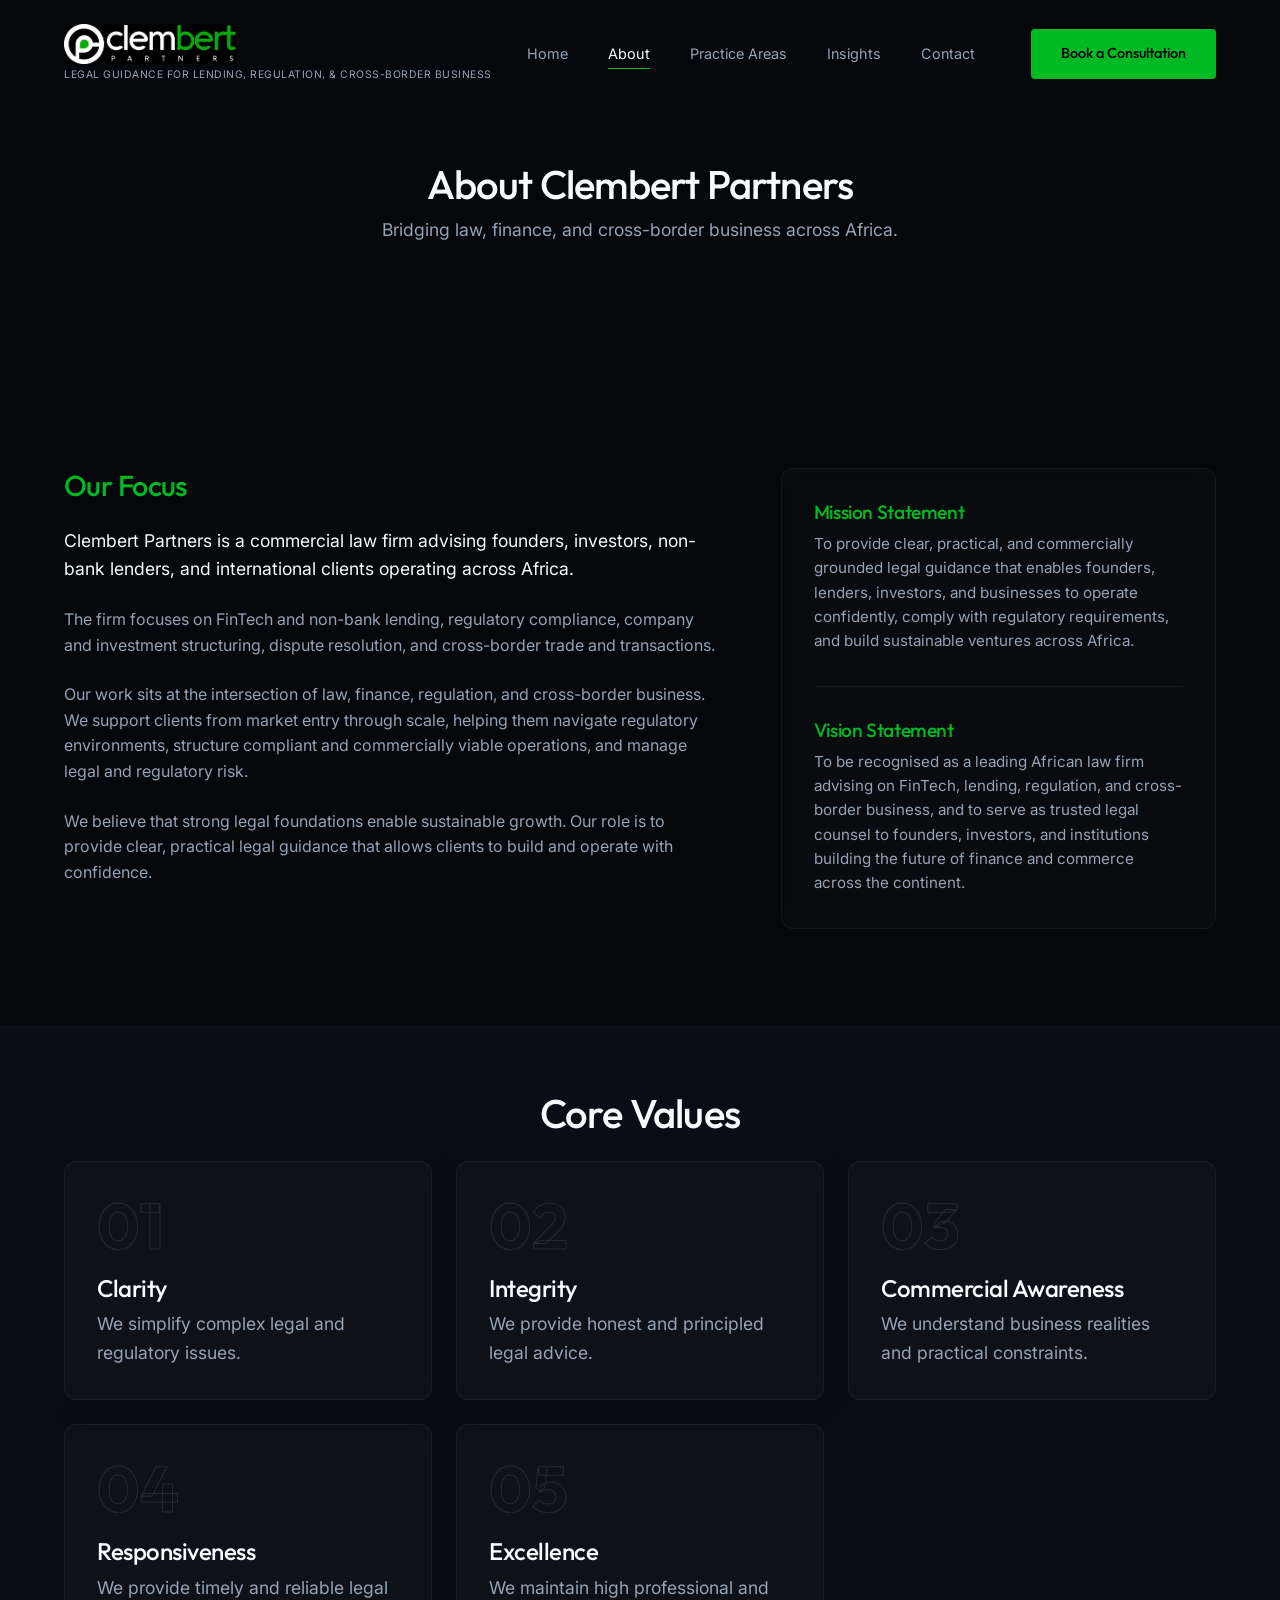
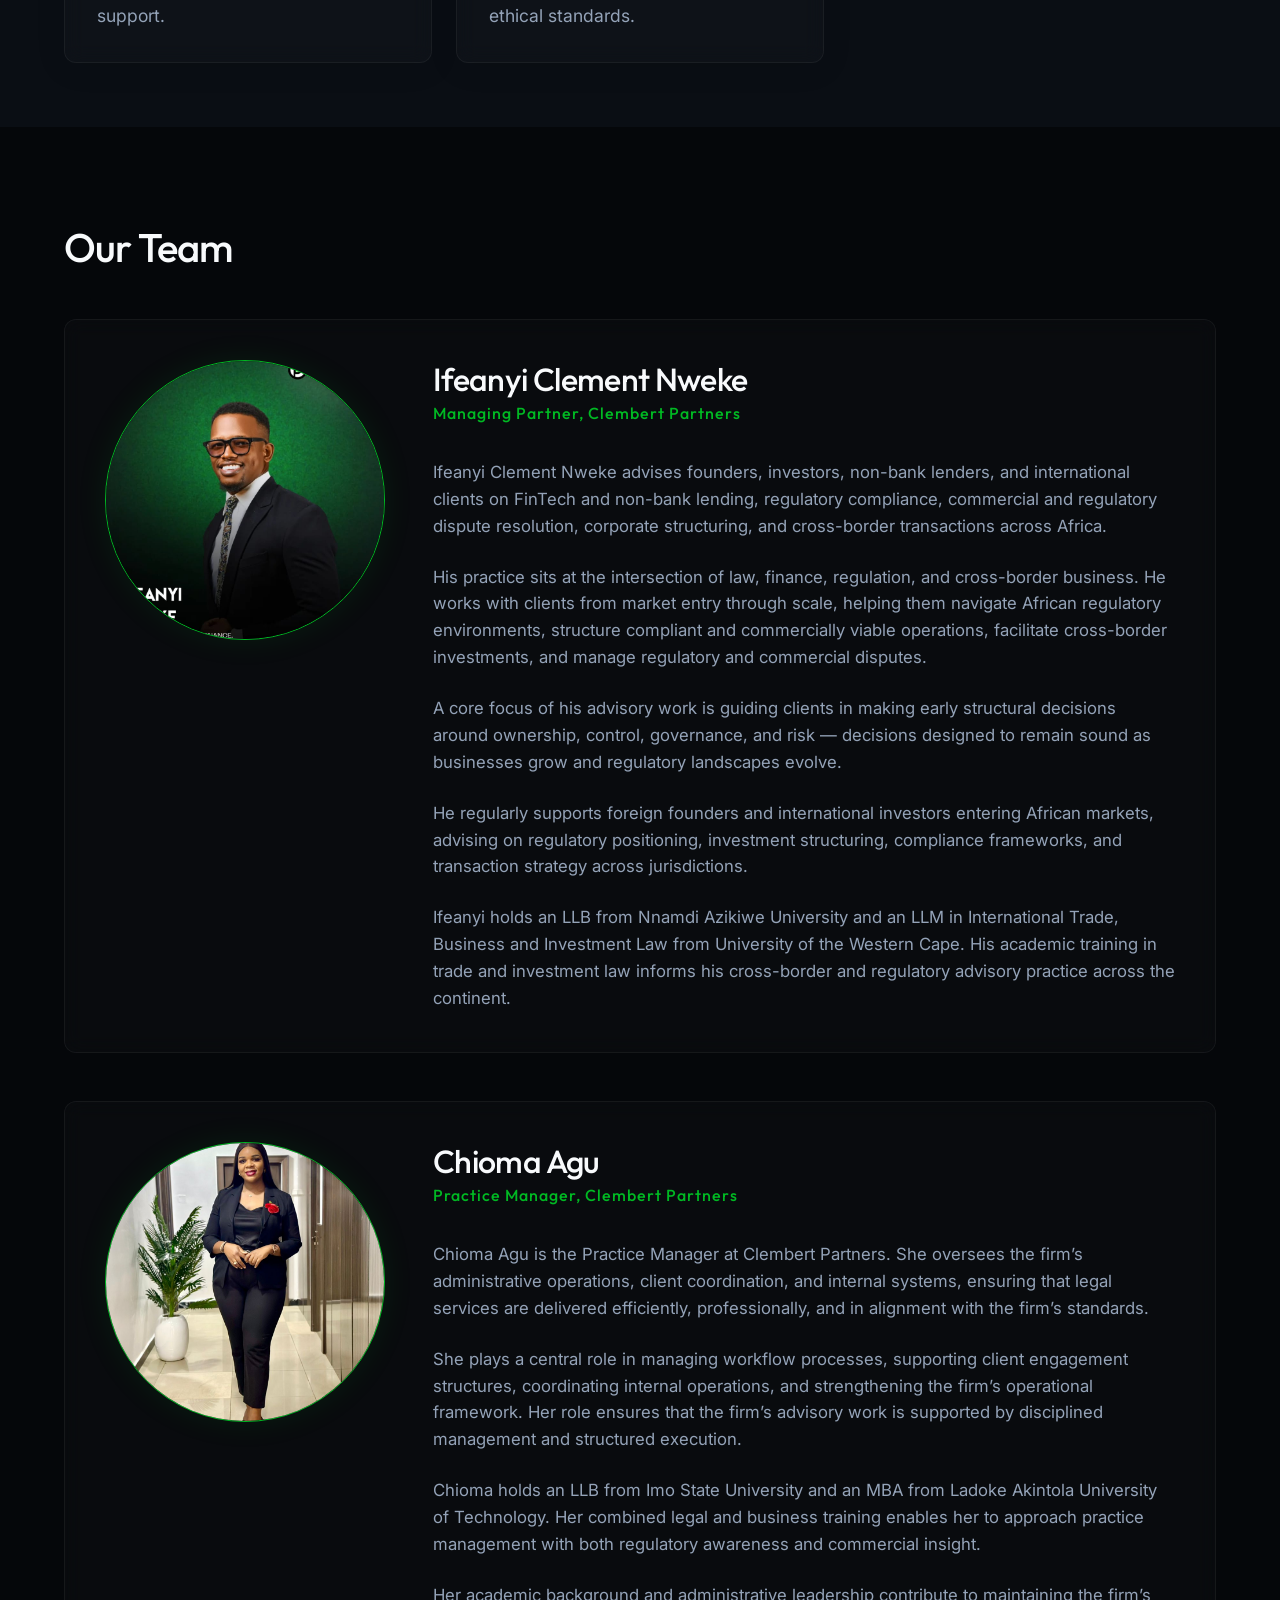
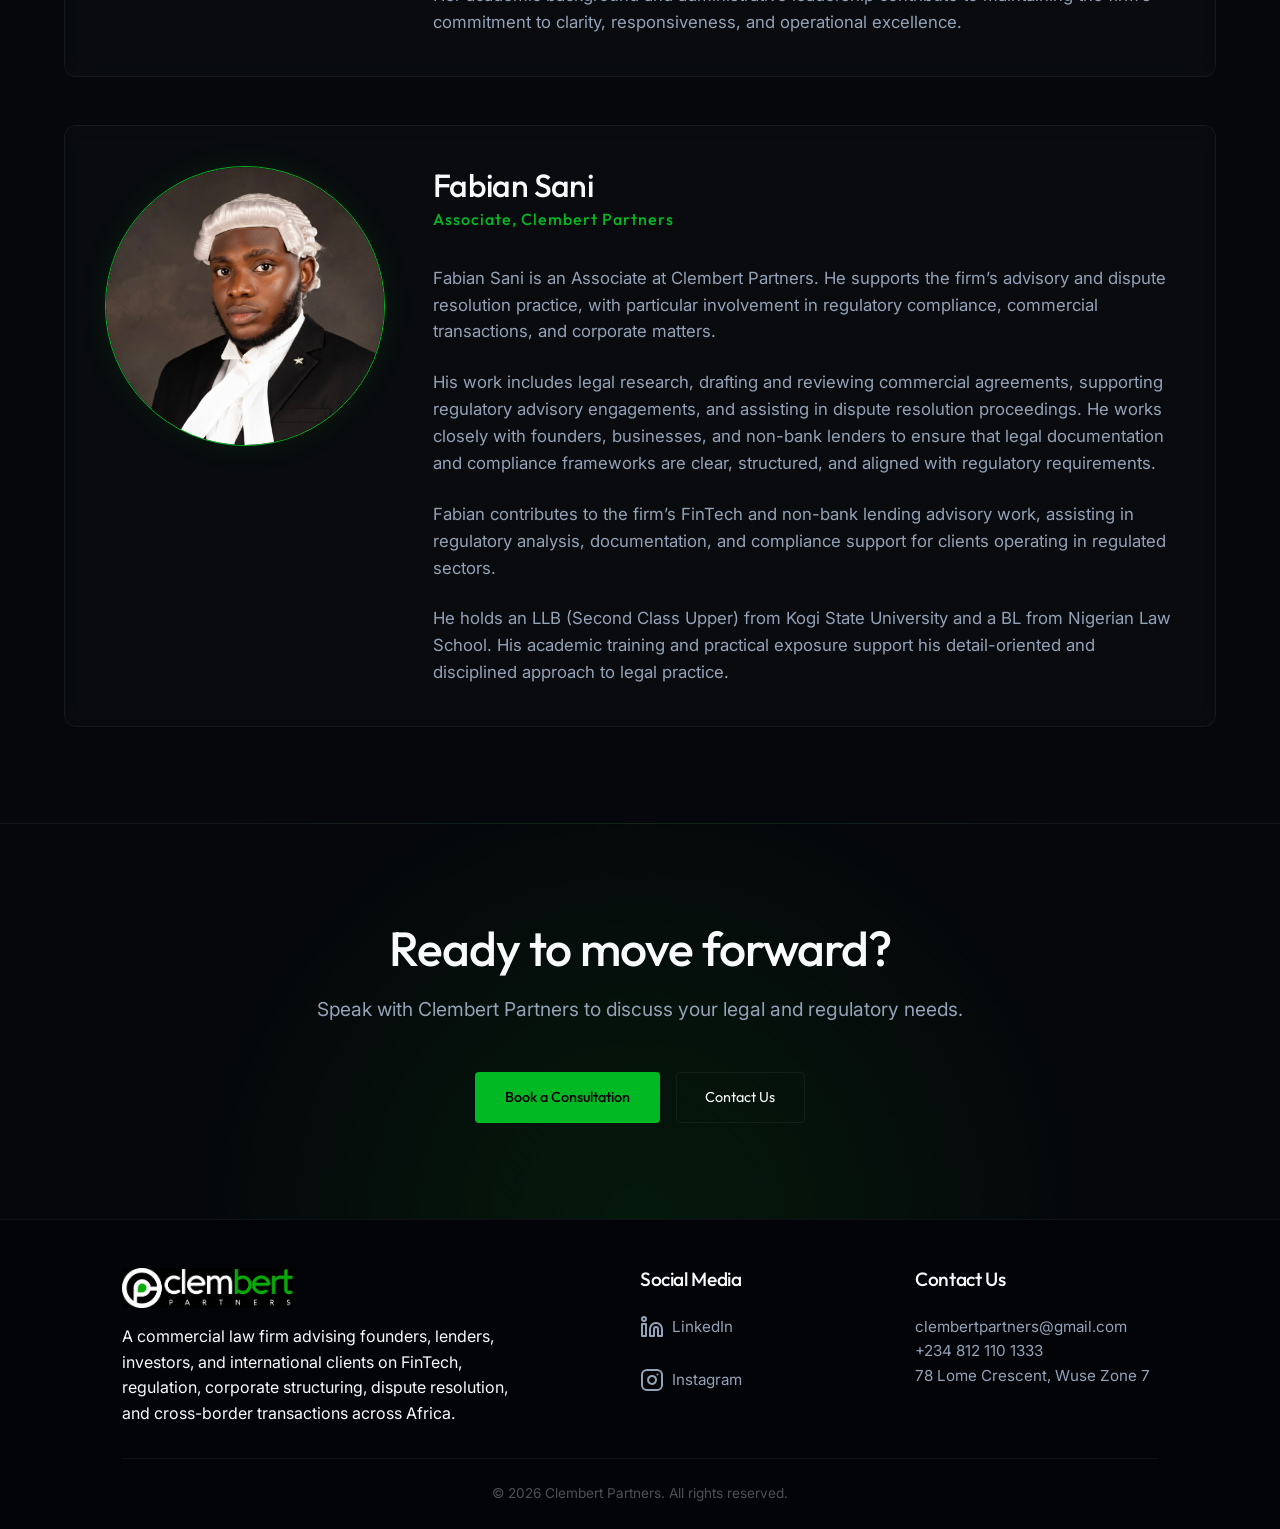
==== about.html @ 67b32c98 "initial commit" ====
<!DOCTYPE html>
<html lang="en">

<head>
    <link rel="icon" type="image/png" href="images/favicon.png">
    <meta charset="UTF-8">
    <meta name="viewport" content="width=device-width, initial-scale=1.0">
    <title>About Us | Clembert Partners</title>
    <meta name="description"
        content="Clembert Partners is a commercial law firm advising founders, investors, non-bank lenders, and international clients operating across Africa.">
    <link rel="stylesheet" href="styles.css">
</head>

<body>
    <app-header></app-header>

    <!-- Page Header -->
    <header class="section" style="padding-top: 10rem; padding-bottom: 4rem; text-align: center;">
        <div class="container fade-up">
            <h1 class="section-title" style="margin-bottom: 0.5rem;">About Clembert Partners</h1>
            <p class="section-subtitle">Bridging law, finance, and cross-border business across Africa.</p>
        </div>
    </header>

    <!-- About Content -->
    <section class="section pt-0">
        <div class="container fade-up">
            <div class="grid" style="grid-template-columns: 3fr 2fr; gap: 4rem;">
                <div>
                    <h3 style="font-size: 1.8rem; margin-bottom: 1.5rem; color: var(--accent-color);">Our Focus</h3>
                    <p style="margin-bottom: 1.5rem; font-size: 1.1rem;">Clembert Partners is a commercial law firm
                        advising founders, investors, non-bank lenders, and international clients operating across
                        Africa.</p>
                    <p style="margin-bottom: 1.5rem; color: var(--text-secondary);">The firm focuses on FinTech and
                        non-bank lending, regulatory compliance, company and investment structuring, dispute resolution,
                        and cross-border trade and transactions.</p>
                    <p style="margin-bottom: 1.5rem; color: var(--text-secondary);">Our work sits at the intersection of
                        law, finance, regulation, and cross-border business. We support clients from market entry
                        through scale, helping them navigate regulatory environments, structure compliant and
                        commercially viable operations, and manage legal and regulatory risk.</p>
                    <p style="color: var(--text-secondary);">We believe that strong legal foundations enable sustainable
                        growth. Our role is to provide clear, practical legal guidance that allows clients to build and
                        operate with confidence.</p>
                </div>

                <div class="card" style="padding: 2rem; display: flex; flex-direction: column; gap: 2rem;">
                    <div>
                        <h4 style="font-size: 1.2rem; margin-bottom: 0.5rem; color: var(--accent-color);">Mission
                            Statement</h4>
                        <p style="color: var(--text-secondary); font-size: 0.95rem;">To provide clear, practical, and
                            commercially grounded legal guidance that enables founders, lenders, investors, and
                            businesses to operate confidently, comply with regulatory requirements, and build
                            sustainable ventures across Africa.</p>
                    </div>
                    <div style="border-top: 1px solid var(--surface-border); padding-top: 2rem;">
                        <h4 style="font-size: 1.2rem; margin-bottom: 0.5rem; color: var(--accent-color);">Vision
                            Statement</h4>
                        <p style="color: var(--text-secondary); font-size: 0.95rem;">To be recognised as a leading
                            African law firm advising on FinTech, lending, regulation, and cross-border business, and to
                            serve as trusted legal counsel to founders, investors, and institutions building the future
                            of finance and commerce across the continent.</p>
                    </div>
                </div>
            </div>
        </div>
    </section>

    <!-- Core Values -->
    <section class="section bg-surface" style="padding: 4rem 0;">
        <div class="container">
            <h2 class="section-title fade-up">Core Values</h2>
            <div class="values-modern">
                <div class="value-card fade-up" style="transition-delay: 0.1s;">
                    <span class="value-num">01</span>
                    <div class="value-content">
                        <h4>Clarity</h4>
                        <p>We simplify complex legal and regulatory issues.</p>
                    </div>
                </div>
                <div class="value-card fade-up" style="transition-delay: 0.2s;">
                    <span class="value-num">02</span>
                    <div class="value-content">
                        <h4>Integrity</h4>
                        <p>We provide honest and principled legal advice.</p>
                    </div>
                </div>
                <div class="value-card fade-up" style="transition-delay: 0.3s;">
                    <span class="value-num">03</span>
                    <div class="value-content">
                        <h4>Commercial Awareness</h4>
                        <p>We understand business realities and practical constraints.</p>
                    </div>
                </div>
                <div class="value-card fade-up" style="transition-delay: 0.4s;">
                    <span class="value-num">04</span>
                    <div class="value-content">
                        <h4>Responsiveness</h4>
                        <p>We provide timely and reliable legal support.</p>
                    </div>
                </div>
                <div class="value-card fade-up" style="transition-delay: 0.5s;">
                    <span class="value-num">05</span>
                    <div class="value-content">
                        <h4>Excellence</h4>
                        <p>We maintain high professional and ethical standards.</p>
                    </div>
                </div>
            </div>
        </div>
    </section>

    <!-- Our Team -->
    <section class="section">
        <div class="container fade-up">
            <h2 class="section-title" style="text-align: left; margin-bottom: 3rem;">Our Team</h2>

            <div style="display: flex; flex-direction: column; gap: 3rem;">
                <!-- Ifeanyi Clement Nweke -->
                <div class="card team-card">
                    <div class="partner-image-container">
                        <img src="images/founder.jpeg" alt="Ifeanyi Clement Nweke - Managing Partner"
                            class="partner-image">
                    </div>

                    <div>
                        <h3 style="font-size: 2rem; margin-bottom: 0.2rem;">Ifeanyi Clement Nweke</h3>
                        <p
                            style="color: var(--accent-color); font-weight: 500; font-family: var(--font-heading); margin-bottom: 2rem; letter-spacing: 1px;">
                            Managing Partner, Clembert Partners</p>

                        <p style="margin-bottom: 1.5rem; color: var(--text-secondary); font-size: 1.05rem;">Ifeanyi
                            Clement
                            Nweke advises founders, investors, non-bank lenders, and international clients on FinTech
                            and
                            non-bank lending, regulatory compliance, commercial and regulatory dispute resolution,
                            corporate
                            structuring, and cross-border transactions across Africa.</p>

                        <p style="margin-bottom: 1.5rem; color: var(--text-secondary); font-size: 1.05rem;">His practice
                            sits at the intersection of law, finance, regulation, and cross-border business. He works
                            with clients from market entry through scale, helping them navigate African regulatory
                            environments, structure compliant and commercially viable operations, facilitate
                            cross-border investments, and manage regulatory and commercial disputes.</p>

                        <p style="margin-bottom: 1.5rem; color: var(--text-secondary); font-size: 1.05rem;">A core focus
                            of his advisory work is guiding clients in making early structural decisions around
                            ownership, control, governance, and risk — decisions designed to remain sound as businesses
                            grow and regulatory landscapes evolve.</p>

                        <p style="margin-bottom: 1.5rem; color: var(--text-secondary); font-size: 1.05rem;">He regularly
                            supports foreign founders and international investors entering African markets, advising on
                            regulatory positioning, investment structuring, compliance frameworks, and transaction
                            strategy across jurisdictions.</p>

                        <p style="color: var(--text-secondary); font-size: 1.05rem;">Ifeanyi holds an LLB from Nnamdi
                            Azikiwe University and an LLM in International Trade, Business and Investment Law from
                            University of the Western Cape. His academic training in trade and investment law informs
                            his cross-border and regulatory advisory practice across the continent.</p>
                    </div>
                </div>

                <!-- Chioma Agu -->
                <div class="card team-card">
                    <div class="partner-image-container">
                        <img src="images/chioma.jpeg" alt="Chioma Agu - Practice Manager" class="partner-image">
                    </div>

                    <div>
                        <h3 style="font-size: 2rem; margin-bottom: 0.2rem;">Chioma Agu</h3>
                        <p
                            style="color: var(--accent-color); font-weight: 500; font-family: var(--font-heading); margin-bottom: 2rem; letter-spacing: 1px;">
                            Practice Manager, Clembert Partners</p>

                        <p style="margin-bottom: 1.5rem; color: var(--text-secondary); font-size: 1.05rem;">Chioma Agu
                            is the Practice Manager at Clembert Partners. She oversees the firm’s administrative
                            operations, client coordination, and internal systems, ensuring that legal services are
                            delivered efficiently, professionally, and in alignment with the firm’s standards.</p>

                        <p style="margin-bottom: 1.5rem; color: var(--text-secondary); font-size: 1.05rem;">She plays a
                            central role in managing workflow processes, supporting client engagement structures,
                            coordinating internal operations, and strengthening the firm’s operational framework. Her
                            role ensures that the firm’s advisory work is supported by disciplined management and
                            structured execution.</p>

                        <p style="margin-bottom: 1.5rem; color: var(--text-secondary); font-size: 1.05rem;">Chioma holds
                            an LLB from Imo State University and an MBA from Ladoke Akintola University of Technology.
                            Her combined legal and business training enables her to approach practice management with
                            both regulatory awareness and commercial insight.</p>

                        <p style="color: var(--text-secondary); font-size: 1.05rem;">Her academic background and
                            administrative leadership contribute to maintaining the firm’s commitment to clarity,
                            responsiveness, and operational excellence.</p>
                    </div>
                </div>

                <!-- Fabian Sani -->
                <div class="card team-card">
                    <div class="partner-image-container">
                        <img src="images/fabian.jpeg" alt="Fabian Sani - Associate" class="partner-image">
                    </div>

                    <div>
                        <h3 style="font-size: 2rem; margin-bottom: 0.2rem;">Fabian Sani</h3>
                        <p
                            style="color: var(--accent-color); font-weight: 500; font-family: var(--font-heading); margin-bottom: 2rem; letter-spacing: 1px;">
                            Associate, Clembert Partners</p>

                        <p style="margin-bottom: 1.5rem; color: var(--text-secondary); font-size: 1.05rem;">Fabian Sani
                            is an Associate at Clembert Partners. He supports the firm’s advisory and dispute resolution
                            practice, with particular involvement in regulatory compliance, commercial transactions, and
                            corporate matters.</p>

                        <p style="margin-bottom: 1.5rem; color: var(--text-secondary); font-size: 1.05rem;">His work
                            includes legal research, drafting and reviewing commercial agreements, supporting regulatory
                            advisory engagements, and assisting in dispute resolution proceedings. He works closely with
                            founders, businesses, and non-bank lenders to ensure that legal documentation and compliance
                            frameworks are clear, structured, and aligned with regulatory requirements.</p>

                        <p style="margin-bottom: 1.5rem; color: var(--text-secondary); font-size: 1.05rem;">Fabian
                            contributes to the firm’s FinTech and non-bank lending advisory work, assisting in
                            regulatory analysis, documentation, and compliance support for clients operating in
                            regulated sectors.</p>

                        <p style="color: var(--text-secondary); font-size: 1.05rem;">He holds an LLB (Second Class
                            Upper) from Kogi State University and a BL from Nigerian Law School. His academic training
                            and practical exposure support his detail-oriented and disciplined approach to legal
                            practice.</p>
                    </div>
                </div>
            </div>
        </div>
    </section>

    <!-- Call to Action Section -->
    <section class="section cta-section">
        <div class="container fade-up">
            <h2>Ready to move forward?</h2>
            <p>Speak with Clembert Partners to discuss your legal and regulatory needs.</p>
            <div class="hero-actions" style="justify-content: center;">
                <a href="https://mail.google.com/mail/?view=cm&fs=1&to=clembertpartners@gmail.com&su=Consultation%20Request" target="_blank" class="btn btn-primary">Book a Consultation</a>
                <a href="contact.html" class="btn btn-secondary">Contact Us</a>
            </div>
        </div>
    </section>

    <!-- Footer -->
    <app-footer></app-footer>

    <script src="components.js"></script>
    <script src="script.js"></script>
</body>

</html>
---- styles.css ----
@import url('https://fonts.googleapis.com/css2?family=Outfit:wght@300;400;500;600;700&family=Inter:wght@300;400;500;600&display=swap');

:root {
  --bg-color: #05070a;
  --bg-surface: #0a0e14;
  --surface-border: rgba(255, 255, 255, 0.05);
  --text-primary: #f8fafc;
  --text-secondary: #94a3b8;
  --accent-color: #00b923;
  /* Vibrant Green from logo */
  --accent-glow: rgba(0, 185, 35, 0.15);

  --font-heading: 'Outfit', sans-serif;
  --font-body: 'Inter', sans-serif;

  --transition-fast: 0.2s ease;
  --transition-smooth: 0.4s cubic-bezier(0.16, 1, 0.3, 1);
}

* {
  margin: 0;
  padding: 0;
  box-sizing: border-box;
}

body {
  font-family: var(--font-body);
  background-color: var(--bg-color);
  color: var(--text-primary);
  line-height: 1.6;
  overflow-x: hidden;
  -webkit-font-smoothing: antialiased;
}

h1,
h2,
h3,
h4,
h5,
h6 {
  font-family: var(--font-heading);
  font-weight: 500;
  line-height: 1.2;
  letter-spacing: -0.02em;
}

a {
  text-decoration: none;
  color: inherit;
  transition: color var(--transition-fast);
}

ul {
  list-style: none;
}

.accent {
  color: var(--accent-color);
}

.mt-2 {
  margin-top: 1rem;
}

.bg-surface {
  background-color: var(--bg-surface);
}

/* Navigation */
.navbar {
  position: fixed;
  top: 0;
  width: 100%;
  z-index: 1000;
  padding: 1.5rem 5%;
  display: flex;
  justify-content: space-between;
  align-items: center;
  background: transparent;
  transition: all var(--transition-smooth);
}

.navbar.scrolled {
  background: rgba(5, 7, 10, 0.85);
  backdrop-filter: blur(12px);
  -webkit-backdrop-filter: blur(12px);
  border-bottom: 1px solid var(--surface-border);
  padding: 1rem 5%;
}

.nav-brand {
  display: flex;
  flex-direction: column;
}

.nav-logo {
  display: flex;
  align-items: center;
}

.nav-logo img {
  height: 40px;
  width: auto;
}

.nav-tagline {
  font-size: 0.65rem;
  color: var(--text-secondary);
  text-transform: uppercase;
  letter-spacing: 0.5px;
  margin-top: 0.2rem;
  display: none;
}

@media (min-width: 1024px) {
  .nav-tagline {
    display: block;
  }
}

.nav-links {
  display: flex;
  gap: 2.5rem;
  align-items: center;
}

.nav-links a:not(.btn) {
  color: var(--text-secondary);
  font-size: 0.9rem;
  font-weight: 400;
  position: relative;
}

.nav-links a:not(.btn):hover,
.nav-links a.active:not(.btn) {
  color: var(--text-primary);
}

.nav-links a:not(.btn)::after {
  content: '';
  position: absolute;
  bottom: -4px;
  left: 0;
  width: 0;
  height: 1px;
  background-color: var(--accent-color);
  transition: width var(--transition-smooth);
}

.nav-links a:not(.btn):hover::after,
.nav-links a.active:not(.btn)::after {
  width: 100%;
}

.btn {
  display: inline-flex;
  align-items: center;
  justify-content: center;
  padding: 0.8rem 1.8rem;
  font-family: var(--font-heading);
  font-size: 0.9rem;
  border-radius: 4px;
  cursor: pointer;
  transition: all var(--transition-smooth);
  border: 1px solid transparent;
}

.btn-primary {
  background: var(--accent-color);
  color: #000;
  font-weight: 500;
}

.btn-primary:hover {
  background: #008f1b;
  box-shadow: 0 0 20px var(--accent-glow);
  transform: translateY(-2px);
}

.btn-secondary {
  background: transparent;
  border-color: var(--surface-border);
  color: var(--text-primary);
}

.btn-secondary:hover {
  border-color: var(--accent-color);
  color: var(--accent-color);
  transform: translateY(-2px);
}

/* Utility */
.container {
  max-width: 1280px;
  margin: 0 auto;
  padding: 0 5%;
}

.section {
  padding: 6rem 0;
  position: relative;
}

.section-title {
  font-size: 2.5rem;
  margin-bottom: 1.5rem;
  text-align: center;
}

.section-subtitle {
  text-align: center;
  color: var(--text-secondary);
  max-width: 700px;
  margin: 0 auto 4rem;
  font-size: 1.1rem;
}

.section-header {
  margin-bottom: 4rem;
  text-align: center;
}

/* Grid / Cards */
.grid {
  display: grid;
  grid-template-columns: repeat(auto-fit, minmax(300px, 1fr));
  gap: 2rem;
}

.card {
  background: rgba(255, 255, 255, 0.02);
  border: 1px solid var(--surface-border);
  padding: 2.5rem;
  border-radius: 12px;
  transition: all var(--transition-smooth);
  position: relative;
  overflow: hidden;
  backdrop-filter: blur(10px);
}

.card-icon {
  font-size: 2rem;
  margin-bottom: 1.5rem;
}

.card-title {
  font-size: 1.25rem;
  margin-bottom: 1rem;
  color: var(--text-primary);
}

.card-desc {
  color: var(--text-secondary);
  font-size: 0.95rem;
}

.card:hover {
  transform: translateY(-5px);
  border-color: rgba(0, 185, 35, 0.3);
  background: rgba(255, 255, 255, 0.04);
}

.card::before {
  content: '';
  position: absolute;
  top: 0;
  left: 0;
  width: 100%;
  height: 2px;
  background: var(--accent-color);
  transform: scaleX(0);
  transform-origin: left;
  transition: transform var(--transition-smooth);
}

.card:hover::before {
  transform: scaleX(1);
}

/* Hero */
.hero {
  position: relative;
  min-height: 100vh;
  display: flex;
  align-items: center;
  padding-top: 8rem;
  overflow: hidden;
}

.hero-bg {
  position: absolute;
  top: 0;
  left: 0;
  width: 100%;
  height: 100%;
  z-index: -1;
}

.glow-orb {
  position: absolute;
  top: 20%;
  left: 60%;
  width: 50vw;
  height: 50vw;
  background: radial-gradient(circle, rgba(0, 185, 35, 0.08) 0%, transparent 60%);
  border-radius: 50%;
  transform: translate(-50%, -50%);
  animation: pulse 10s infinite alternate ease-in-out;
}

@keyframes pulse {
  0% {
    transform: translate(-50%, -50%) scale(1);
    opacity: 0.8;
  }

  100% {
    transform: translate(-50%, -45%) scale(1.1);
    opacity: 1;
  }
}

.hero-content {
  max-width: 900px;
}

.hero h1 {
  font-size: clamp(3rem, 5vw, 4.5rem);
  margin-bottom: 2rem;
  background: linear-gradient(135deg, #ffffff 0%, #a1a1aa 100%);
  -webkit-background-clip: text;
  background-clip: text;
  -webkit-text-fill-color: transparent;
  line-height: 1.1;
}

.hero p {
  font-size: 1.15rem;
  color: var(--text-secondary);
  margin-bottom: 1.5rem;
  max-width: 750px;
}

.hero-actions {
  display: flex;
  gap: 1rem;
  margin-top: 3rem;
}

/* Image Glass Morphism Element */
.image-glass {
  position: relative;
  height: 400px;
  border-radius: 20px;
  background: rgba(255, 255, 255, 0.02);
  border: 1px solid var(--surface-border);
  overflow: hidden;
  display: flex;
  align-items: center;
  justify-content: center;
  backdrop-filter: blur(10px);
}

.glass-orb {
  position: absolute;
  width: 200px;
  height: 200px;
  background: var(--accent-color);
  border-radius: 50%;
  filter: blur(80px);
  opacity: 0.3;
}

.glass-content {
  position: relative;
  z-index: 10;
  text-align: center;
}

.glass-content h4 {
  font-size: 1.5rem;
  margin-bottom: 0.5rem;
}

.glass-content p {
  color: var(--text-secondary);
}

/* Pills Grid */
.pills-grid {
  display: flex;
  flex-wrap: wrap;
  gap: 1rem;
  justify-content: center;
  max-width: 900px;
  margin: 0 auto;
}

.pill {
  padding: 1rem 2rem;
  border-radius: 50px;
  background: rgba(255, 255, 255, 0.03);
  border: 1px solid var(--surface-border);
  font-size: 1.1rem;
  color: var(--text-primary);
  transition: all var(--transition-fast);
  cursor: default;
}

.pill:hover {
  background: rgba(0, 185, 35, 0.1);
  border-color: rgba(0, 185, 35, 0.4);
  color: var(--accent-color);
  transform: translateY(-3px);
}

/* Feature Items (Why Us) */
.feature-item {
  padding: 2rem;
  border-left: 2px solid var(--surface-border);
  transition: all var(--transition-fast);
}

.feature-item:hover {
  border-left-color: var(--accent-color);
  background: linear-gradient(90deg, rgba(255, 255, 255, 0.02) 0%, transparent 100%);
}

.feature-number {
  font-family: var(--font-heading);
  font-size: 3rem;
  color: rgba(255, 255, 255, 0.05);
  font-weight: 700;
  line-height: 1;
  margin-bottom: 1rem;
}

.feature-item h4 {
  font-size: 1.3rem;
  margin-bottom: 1rem;
}

.feature-item p {
  color: var(--text-secondary);
}

/* CTA Section */
.cta-section {
  text-align: center;
  background: radial-gradient(circle at 50% 100%, rgba(0, 185, 35, 0.1) 0%, transparent 60%);
  border-top: 1px solid var(--surface-border);
}

.cta-section h2 {
  font-size: 3rem;
  margin-bottom: 1rem;
}

.cta-section p {
  font-size: 1.2rem;
  color: var(--text-secondary);
  margin-bottom: 2rem;
}

/* Footer */
footer {
  background: #030407;
  padding: 3rem 5% 1.5rem;
  border-top: 1px solid var(--surface-border);
}

.footer-grid {
  display: grid;
  grid-template-columns: 2fr 1fr 1fr;
  gap: 2rem;
  margin-bottom: 2rem;
  max-width: 1280px;
  margin: 0 auto 2rem;
}

.footer-brand .footer-text {
  max-width: 400px;
}

.footer-links .social-icons {
  display: flex;
  flex-direction: column;
  gap: 0.8rem;
}

.footer-links a,
.footer-contact p {
  color: var(--text-secondary);
  transition: color var(--transition-fast);
  font-size: 0.95rem;
}

.footer-links a:hover {
  color: var(--accent-color);
}

.footer-links a:hover svg {
  stroke: var(--accent-color);
}

.footer-contact h4,
.footer-links h4 {
  font-size: 1.2rem;
  margin-bottom: 1.5rem;
  color: var(--text-primary);
}

.footer-bottom {
  border-top: 1px solid var(--surface-border);
  padding-top: 1.5rem;
  color: rgba(255, 255, 255, 0.3);
  font-size: 0.85rem;
  text-align: center;
}

/* Animation Classes */
.fade-up {
  opacity: 0;
  transform: translateY(30px);
  transition: opacity 0.8s ease-out, transform 0.8s ease-out;
}

.fade-up.visible {
  opacity: 1;
  transform: translateY(0);
}

/* Core Values – Modern Premium Look */
.values-modern {
  display: grid;
  grid-template-columns: repeat(auto-fit, minmax(280px, 1fr));
  gap: 1.5rem;
  max-width: 1200px;
  margin: 0 auto;
}

.value-card {
  display: flex;
  flex-direction: column;
  align-items: flex-start;
  padding: 2rem;
  border-radius: 12px;
  background: rgba(255, 255, 255, 0.02);
  border: 1px solid var(--surface-border);
  box-shadow: 0 4px 30px rgba(0, 0, 0, 0.1);
  backdrop-filter: blur(10px);
  position: relative;
  overflow: hidden;
  transition: all var(--transition-smooth);
}

.value-card:hover {
  transform: translateY(-5px);
  background: rgba(0, 185, 35, 0.03);
  border-color: rgba(0, 185, 35, 0.3);
}

.value-num {
  font-family: var(--font-heading);
  font-size: 4rem;
  font-weight: 700;
  line-height: 1;
  color: transparent;
  -webkit-text-stroke: 1px rgba(255, 255, 255, 0.1);
  margin-bottom: 1rem;
  transition: all var(--transition-smooth);
}

.value-card:hover .value-num {
  color: rgba(0, 185, 35, 0.1);
  -webkit-text-stroke: 1px var(--accent-color);
}

.value-content h4 {
  font-size: 1.5rem;
  margin-bottom: 0.5rem;
  color: var(--text-primary);
  transition: color var(--transition-smooth);
}

.value-card:hover .value-content h4 {
  color: var(--accent-color);
}

.value-content p {
  color: var(--text-secondary);
  font-size: 1.1rem;
  line-height: 1.6;
}

/* Redundant .value-card mobile styles removed because they are now identical to default styles */

/* Partner Image Styles */
.partner-image-container {
  width: 280px;
  height: 280px;
  border-radius: 50%;
  border: 1px solid var(--accent-color);
  overflow: hidden;
  flex-shrink: 0;
  background: rgba(0, 185, 35, 0.05);
  box-shadow: 0 0 30px rgba(0, 185, 35, 0.1);
}

.partner-image {
  width: 100%;
  height: 100%;
  object-fit: cover;
  transition: transform var(--transition-smooth);
}

.partner-image:hover {
  transform: scale(1.05);
}

.team-card {
  display: flex;
  gap: 3rem;
  align-items: flex-start;
}

@media (max-width: 768px) {
  .team-card {
    flex-direction: column;
    align-items: center;
    text-align: center;
  }

  .nav-links {
    display: none;
    /* Add mobile menu later */
  }

  .hero h1 {
    font-size: 2.5rem;
  }

  .grid {
    grid-template-columns: 1fr !important;
  }

  .footer-grid {
    grid-template-columns: 1fr;
    gap: 2rem;
  }
}
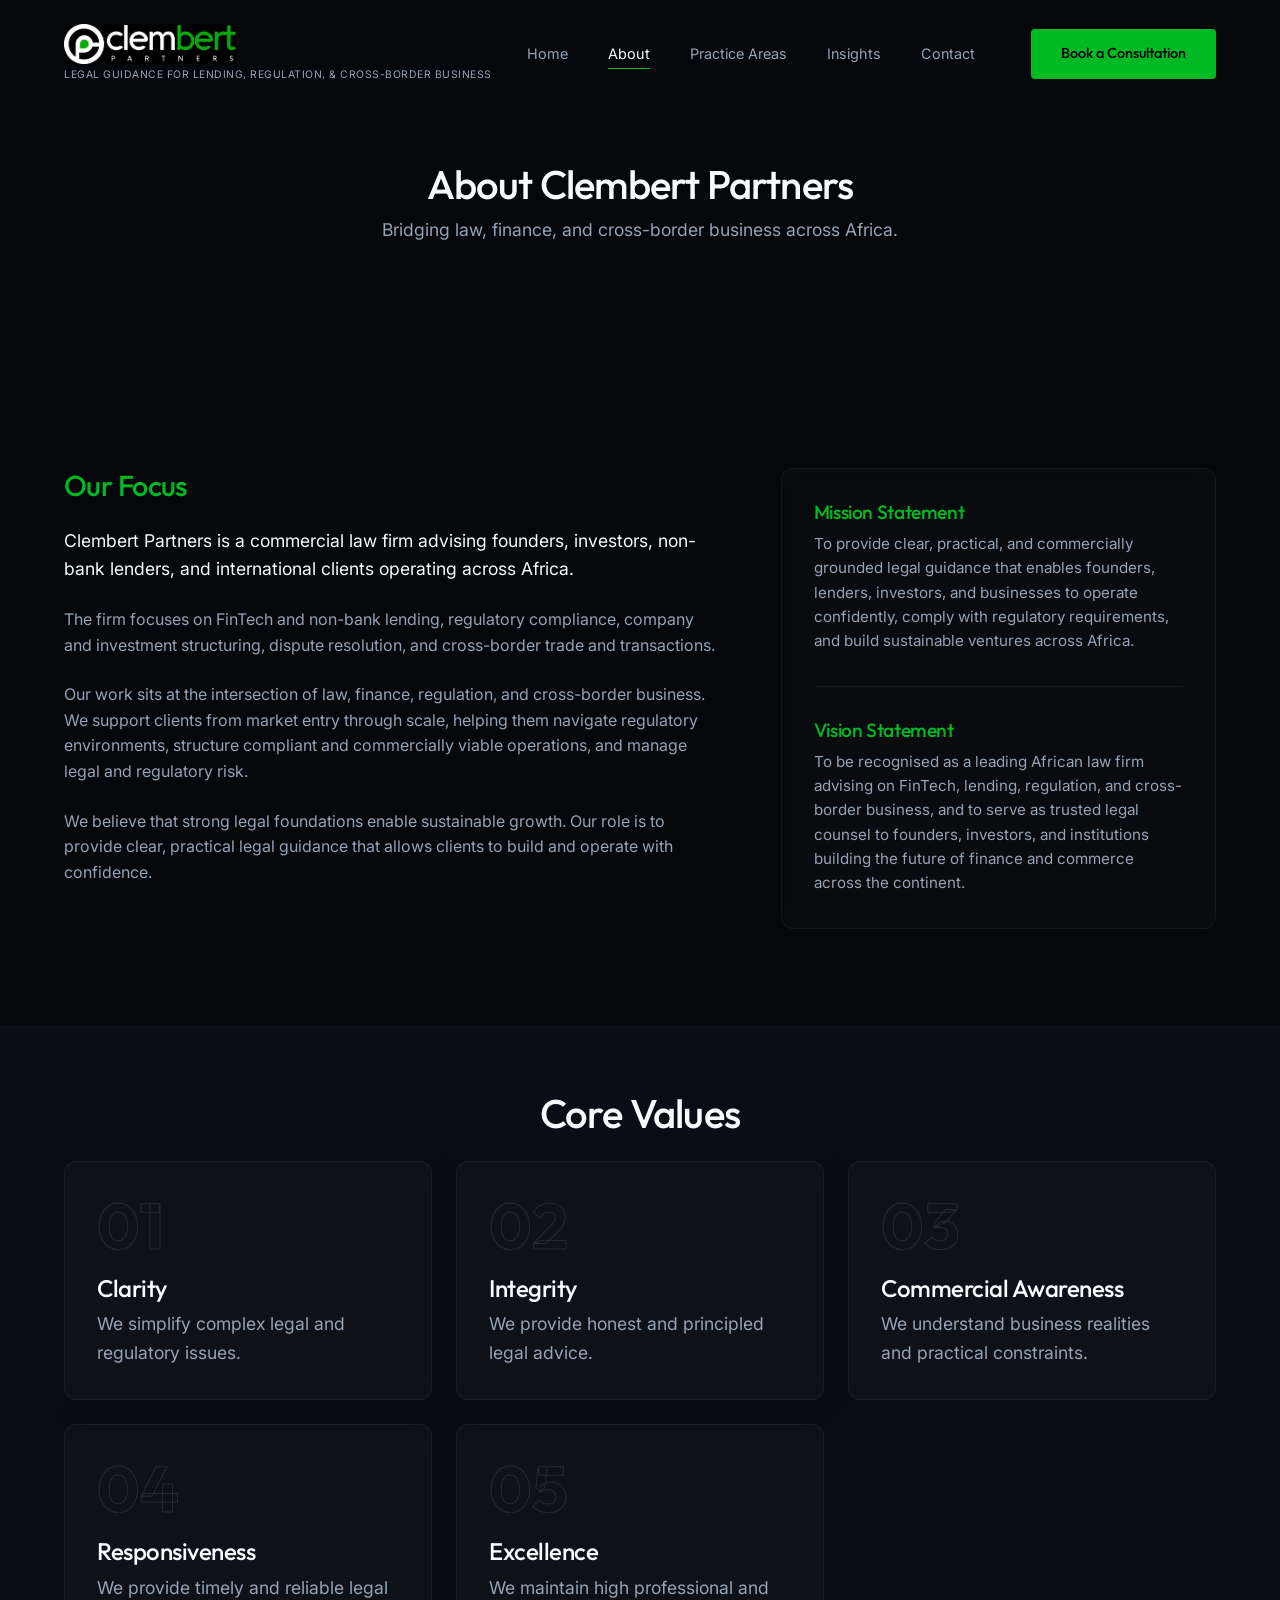
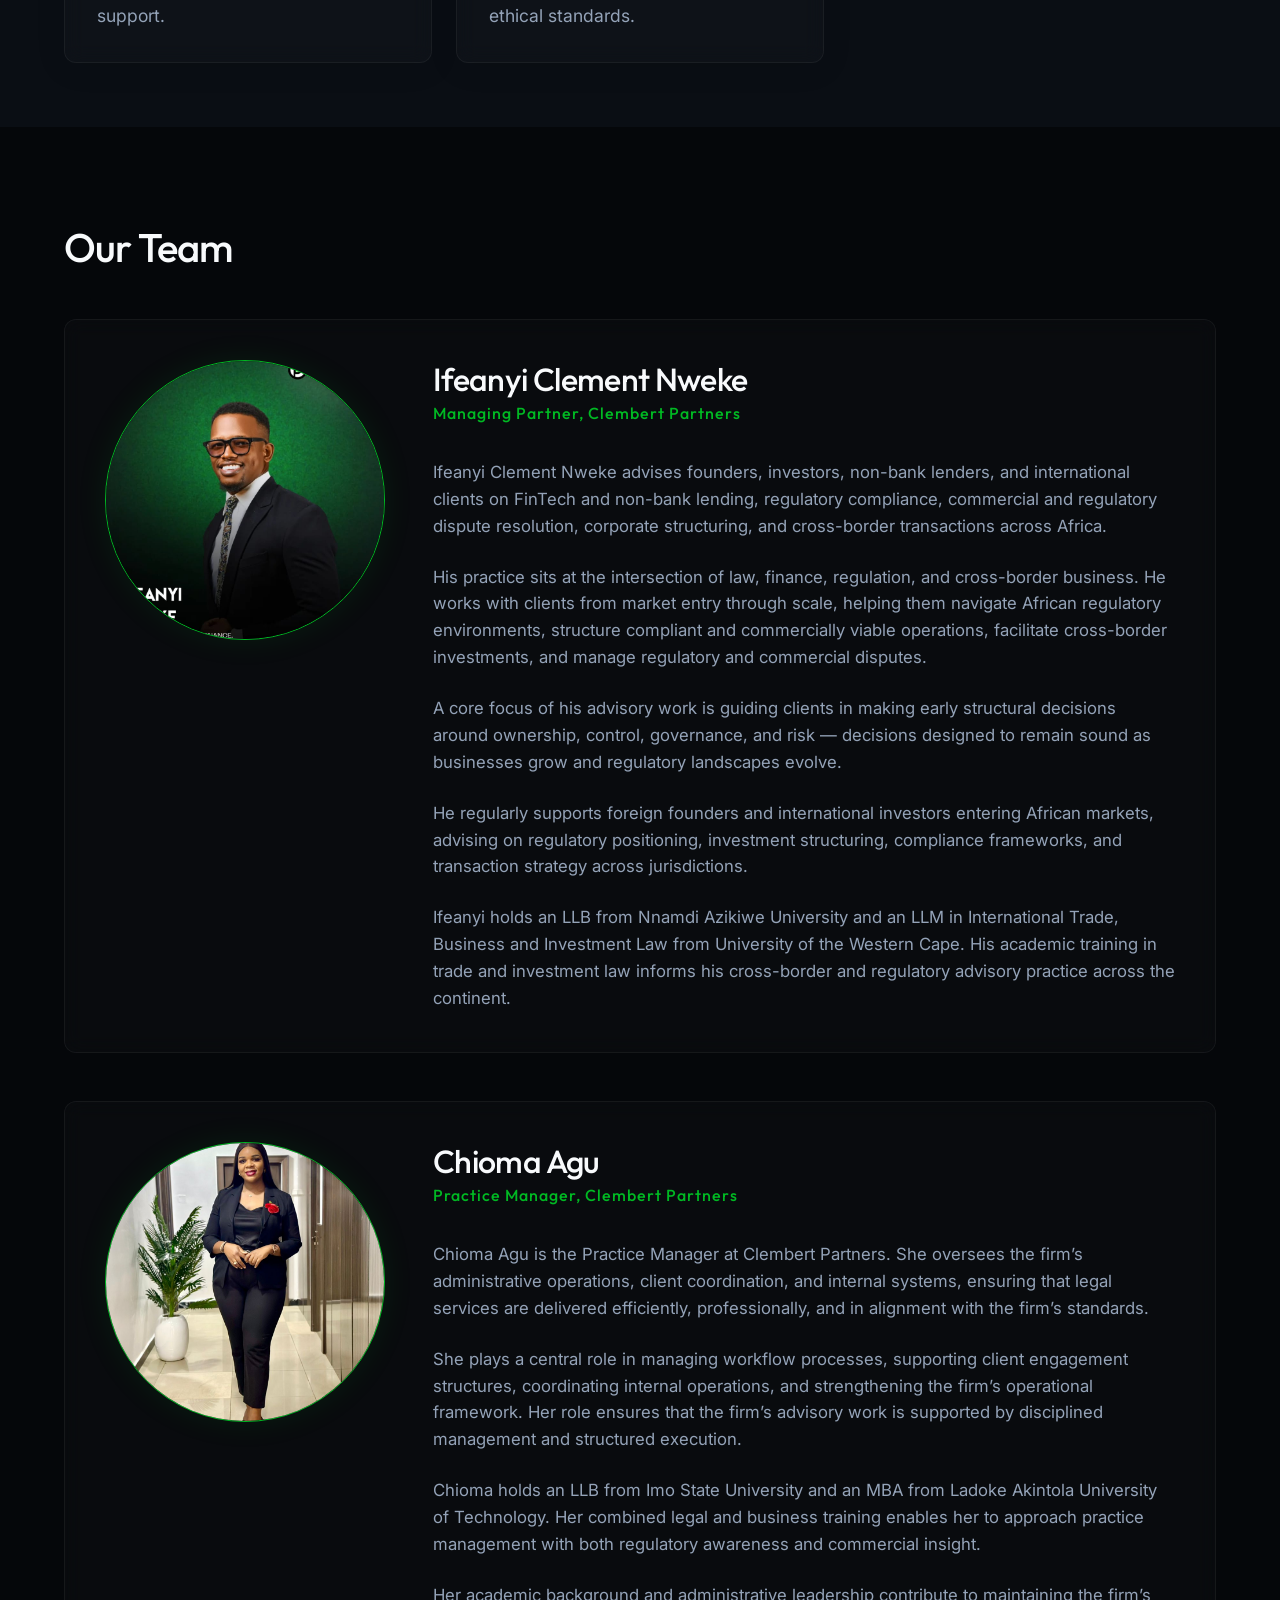
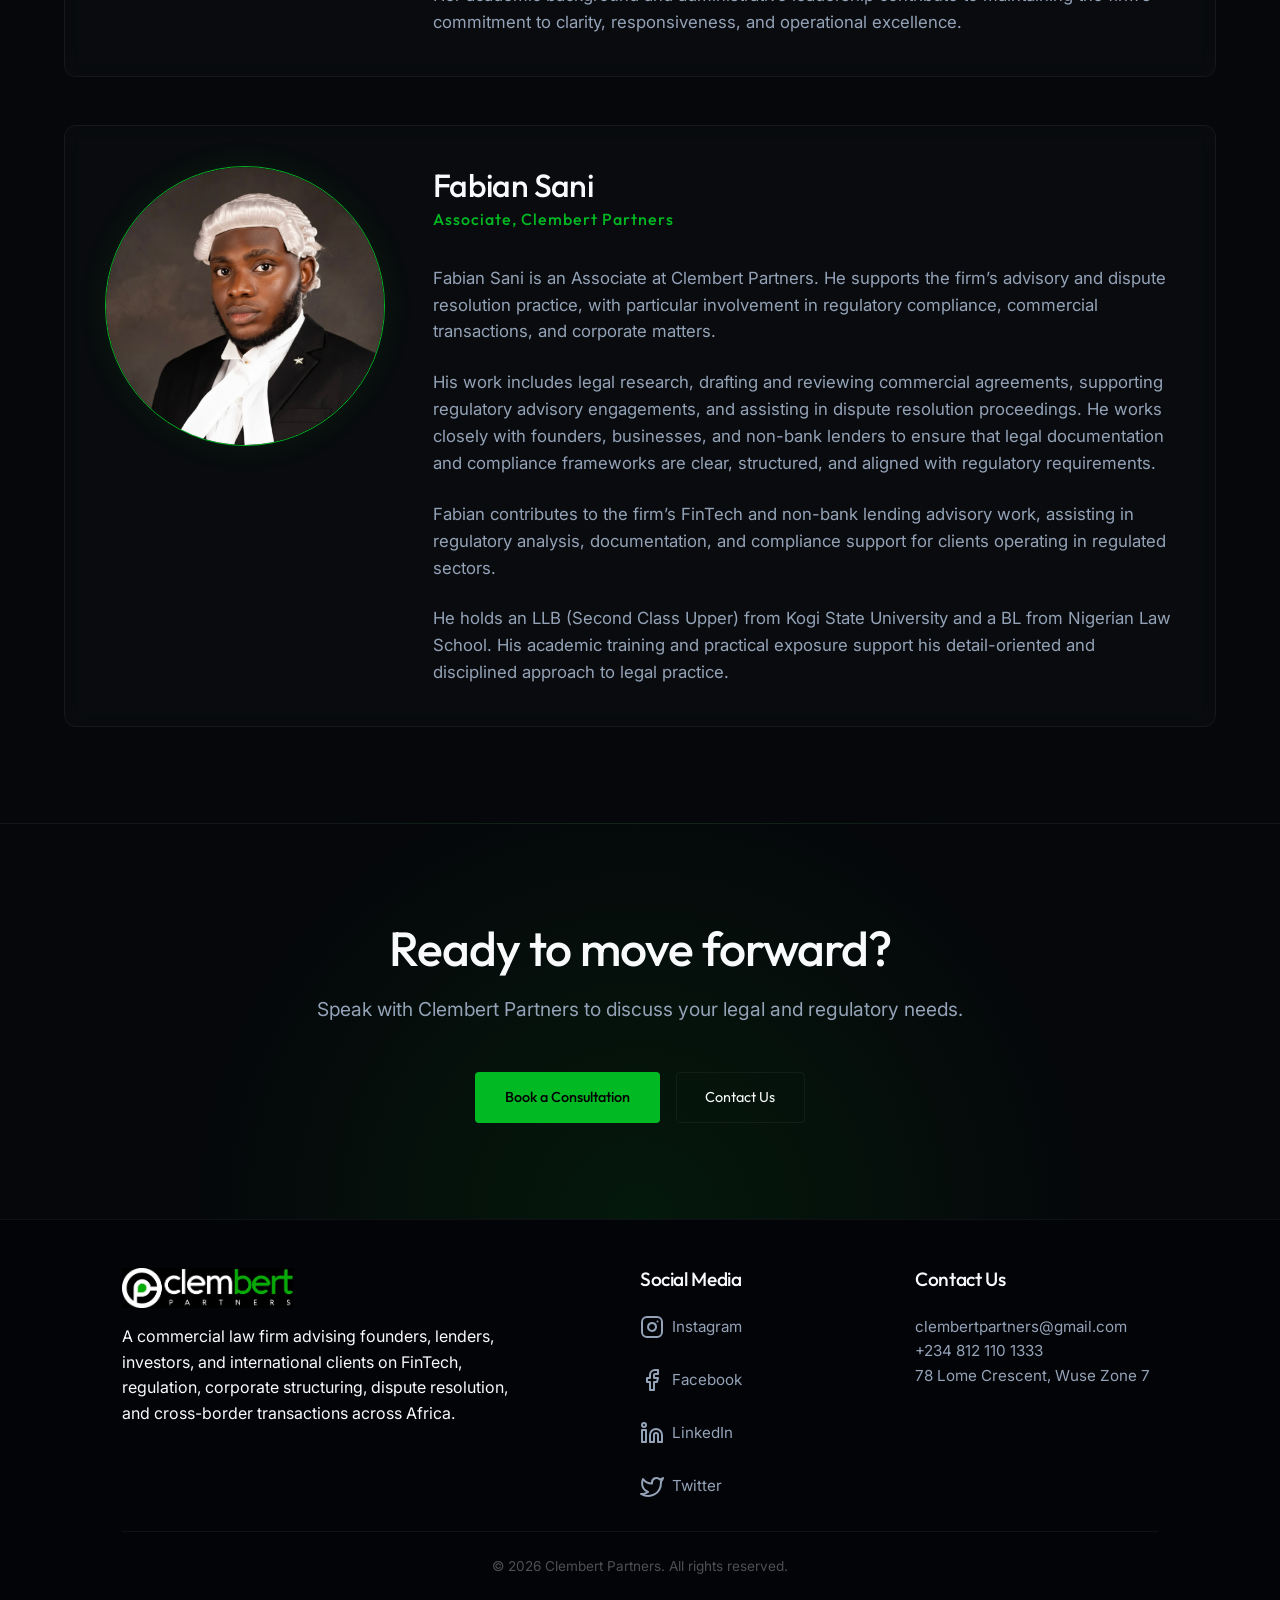
==== commit b74dd12a: "sitemap added" ====
--- a/about.html
+++ b/about.html
@@ -8,6 +8,22 @@
     <title>About Us | Clembert Partners</title>
     <meta name="description"
         content="Clembert Partners is a commercial law firm advising founders, investors, non-bank lenders, and international clients operating across Africa.">
+    <link rel="canonical" href="https://clembertpartners.com/about.html">
+    
+    <!-- Open Graph / Facebook -->
+    <meta property="og:type" content="website">
+    <meta property="og:url" content="https://clembertpartners.com/about.html">
+    <meta property="og:title" content="About Us | Clembert Partners">
+    <meta property="og:description" content="Clembert Partners is a commercial law firm advising founders, investors, non-bank lenders, and international clients operating across Africa.">
+    <meta property="og:image" content="https://clembertpartners.com/images/og-image.png">
+
+    <!-- Twitter -->
+    <meta property="twitter:card" content="summary_large_image">
+    <meta property="twitter:url" content="https://clembertpartners.com/about.html">
+    <meta property="twitter:title" content="About Us | Clembert Partners">
+    <meta property="twitter:description" content="Clembert Partners is a commercial law firm advising founders, investors, non-bank lenders, and international clients operating across Africa.">
+    <meta property="twitter:image" content="https://clembertpartners.com/images/og-image.png">
+
     <link rel="stylesheet" href="styles.css">
 </head>
 
--- a/styles.css
+++ b/styles.css
@@ -150,6 +150,40 @@
 .nav-links a:not(.btn):hover::after,
 .nav-links a.active:not(.btn)::after {
   width: 100%;
+}
+
+/* Hamburger Menu */
+.hamburger {
+  display: none;
+  flex-direction: column;
+  justify-content: space-between;
+  width: 24px;
+  height: 18px;
+  background: none;
+  border: none;
+  cursor: pointer;
+  padding: 0;
+  z-index: 1001;
+}
+
+.hamburger-line {
+  width: 100%;
+  height: 2px;
+  background-color: var(--text-primary);
+  transition: all var(--transition-fast);
+  transform-origin: center;
+}
+
+.hamburger.active .hamburger-line:nth-child(1) {
+  transform: rotate(45deg) translate(5px, 5px);
+}
+
+.hamburger.active .hamburger-line:nth-child(2) {
+  opacity: 0;
+}
+
+.hamburger.active .hamburger-line:nth-child(3) {
+  transform: rotate(-45deg) translate(7px, -6px);
 }
 
 .btn {
@@ -631,9 +665,44 @@
     text-align: center;
   }
 
+  .hamburger {
+    display: flex;
+  }
+
   .nav-links {
-    display: none;
-    /* Add mobile menu later */
+    position: fixed;
+    top: 0;
+    right: -100%;
+    width: 280px;
+    height: 100vh;
+    background: var(--bg-surface);
+    backdrop-filter: blur(20px);
+    -webkit-backdrop-filter: blur(20px);
+    flex-direction: column;
+    justify-content: flex-start;
+    align-items: flex-start;
+    padding: 6rem 2rem 2rem;
+    gap: 2rem;
+    transition: right var(--transition-smooth);
+    border-left: 1px solid var(--surface-border);
+    z-index: 1000;
+  }
+
+  .nav-links.active {
+    right: 0;
+  }
+
+  .nav-links a:not(.btn) {
+    font-size: 1.1rem;
+    width: 100%;
+    padding: 0.5rem 0;
+  }
+
+  .nav-links .btn {
+    margin-left: 0;
+    margin-top: 1rem;
+    width: 100%;
+    justify-content: flex-start;
   }
 
   .hero h1 {
